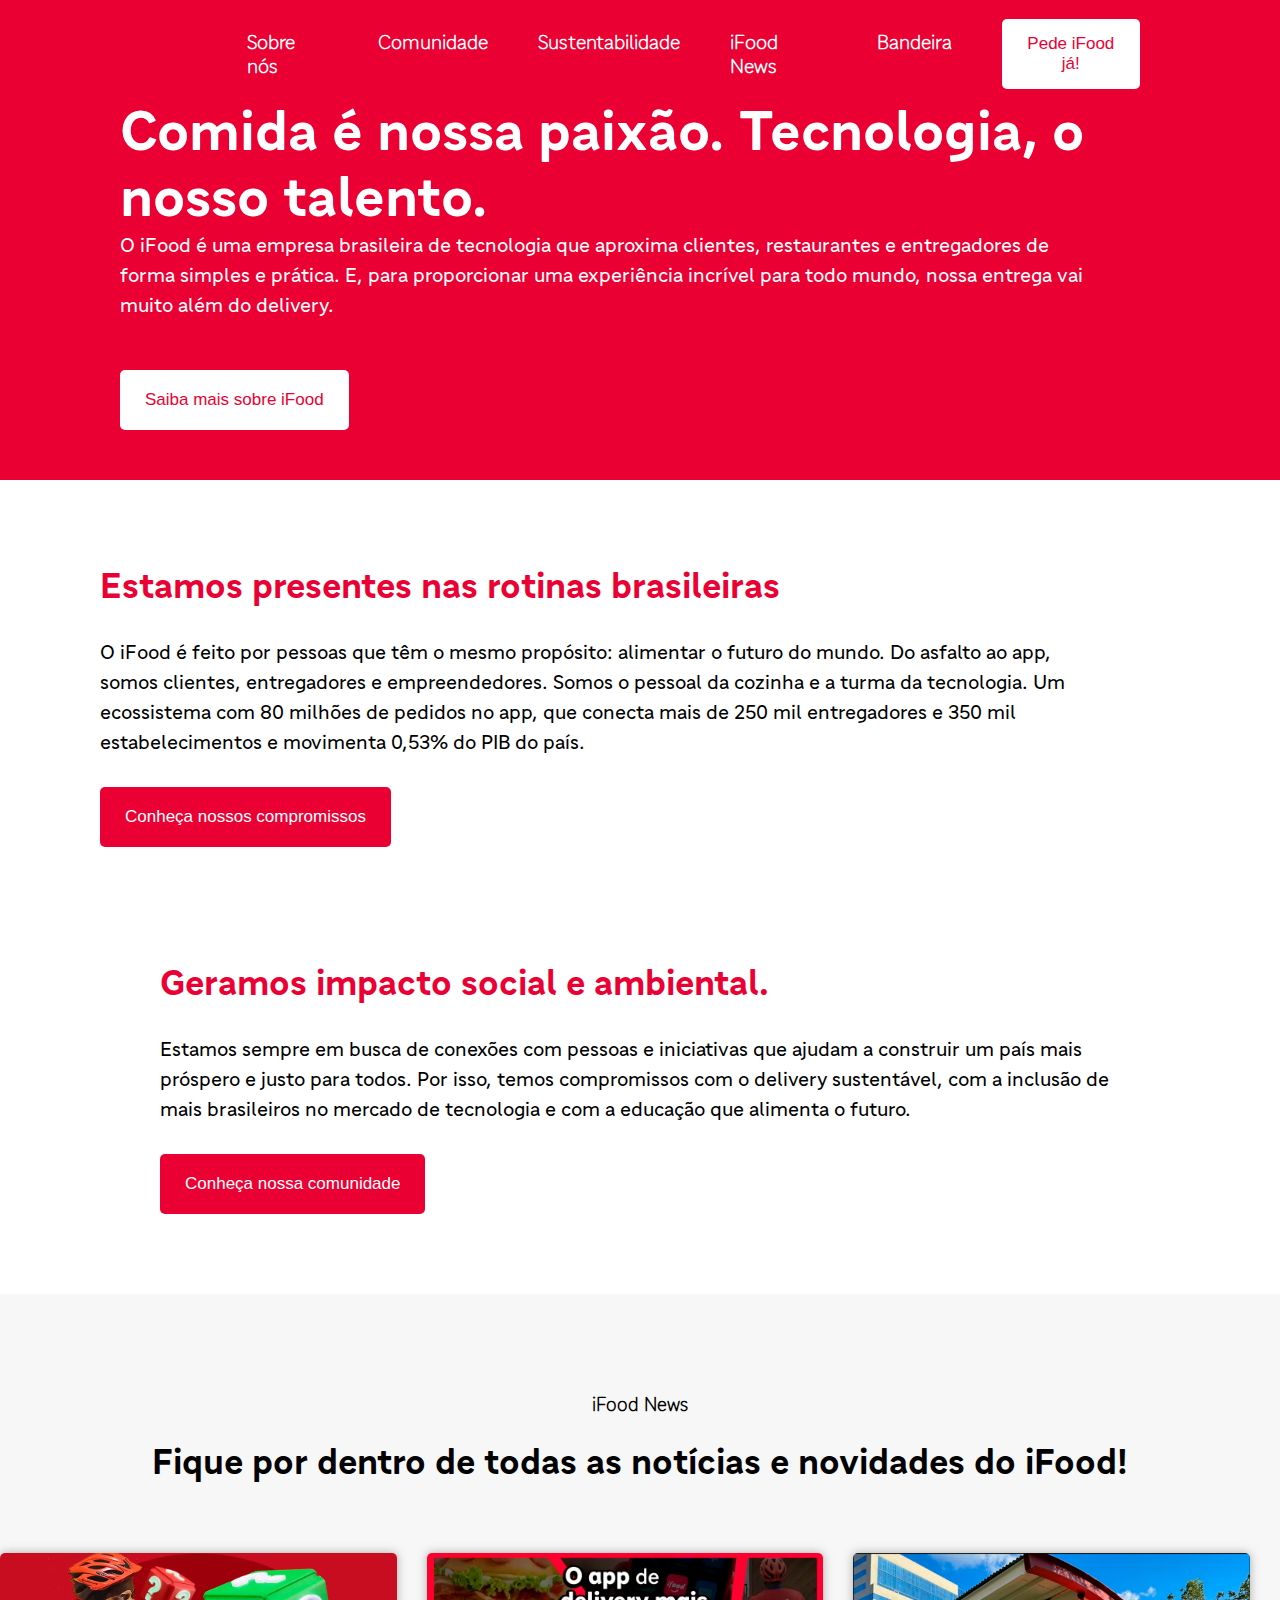
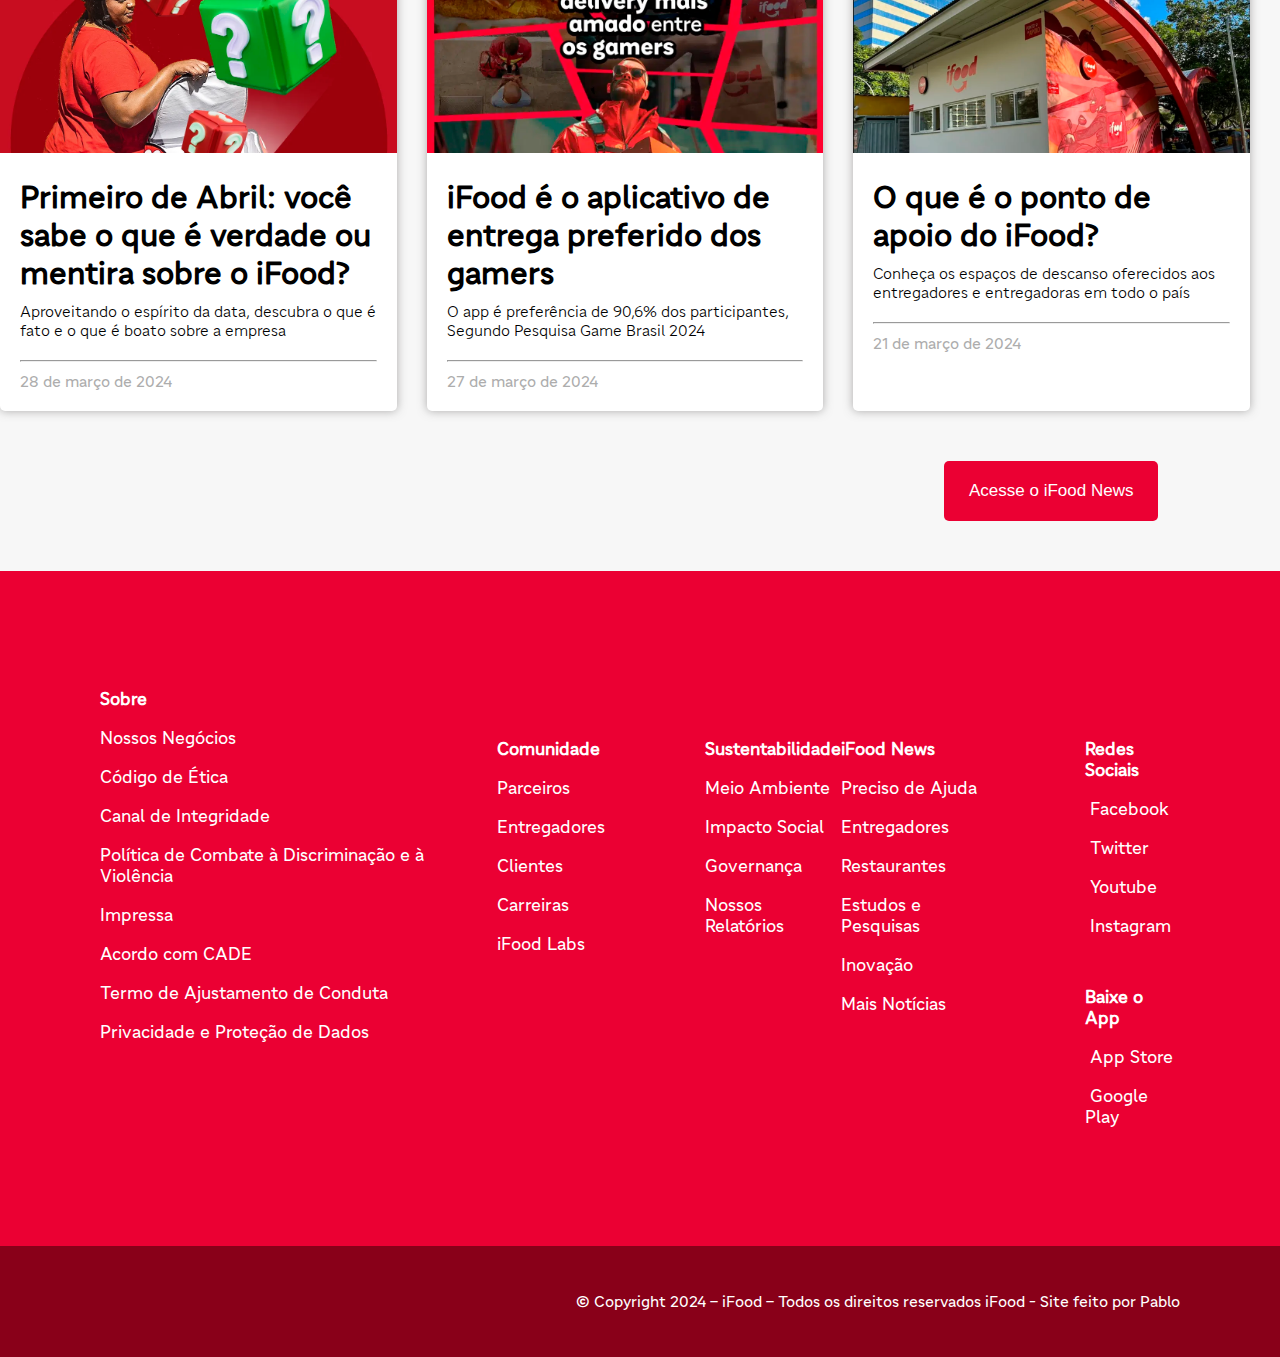
==== institucional/institucional.html @ c29e9381 "mudei a pasta" ====
<!DOCTYPE html>
<html lang="pt-br">

<head>
    <meta charset="UTF-8">
    <meta name="viewport" content="width=device-width, initial-scale=1.0">
    <title>Institucional</title>
    <link rel="stylesheet" href="style_inst.css">

</head>

<body>

    <!--NAVBAR DA PÁGINA-->
    <header>
        <section>
            <nav class="headerNavBar">
                <div class="">
                    <ul class="navbarLista">
                        <li class="itens logo"><img
                                src="https://institucional.ifood.com.br/wp-content/uploads/2023/09/logoifoodbrancoAtivo-1.svg"
                                alt=""></a></li>
                        <li class="itens d-none_celular">Sobre nós</li>
                        <li class="itens d-none_celular">Comunidade</li>
                        <li class="itens d-none_celular">Sustentabilidade</li>
                        <li class="itens d-none_celular">iFood News</li>
                        <li class="itens d-none_celular">Bandeira</li>
                    </ul>
                </div>
                <div class="divBtnIfood">
                    <button class="btnIfood">Pede iFood já!</button>
                </div>
            </nav>
        </section>
    </header>

    <!--CORPO PRINCIPAL DO SITE-->
    <main>

        <section style="background-color: #eb0033;">
            <div class="primeiraDivMain d-none_celular">
                <div class="divTitulosMain">
                    <div>
                        <h1 class="TituloMain" style="margin: 0;">Comida é nossa paixão. Tecnologia, o nosso
                            talento.</h1>
                    </div>
                    <div style="margin-bottom: 50px;">
                        <p class="descricaoPrimeiroTitulo" style="margin: 0;">O iFood é uma empresa brasileira de
                            tecnologia que aproxima clientes, restaurantes e
                            entregadores de forma simples e prática. E, para proporcionar uma experiência incrível
                            para
                            todo mundo, nossa entrega vai muito além do delivery.</p>
                    </div>
                    <div style="margin-bottom: 50px;">
                        <button class="btnSaibaMais">Saiba mais sobre iFood</button>
                    </div>
                </div>
                <div>
                    <img src="https://institucional.ifood.com.br/wp-content/uploads/2023/10/hero_home2.webp" alt="">
                </div>
            </div>

            <!--abaixo exibe só para celular-->
            <div class="block-cel d-none-desktop">
                <div class="primeiraDivMain">
                    <div>
                        <img class="img-cel"" src="
                            https://institucional.ifood.com.br/wp-content/uploads/2023/10/hero_home2.webp" alt="">
                    </div>
                    <div class="divTitulosMain">
                        <div>
                            <h1 class="TituloMain" style="margin: 0; margin-bottom: 50px;">Comida é nossa paixão.
                                Tecnologia, o nosso
                                talento.</h1>
                        </div>
                        <div>
                            <div cl style="margin-bottom: 50px;">
                                <p class="descricaoPrimeiroTitulo" style="margin: 0;">O iFood é uma empresa
                                    brasileira de
                                    tecnologia que aproxima clientes, restaurantes e
                                    entregadores de forma simples e prática. E, para proporcionar uma experiência
                                    incrível
                                    para
                                    todo mundo, nossa entrega vai muito além do delivery.</p>
                            </div>
                            <div style="margin-bottom: 50px;">
                                <button class="btnSaibaMais">Saiba mais sobre iFood</button>
                            </div>
                        </div>
                    </div>
                </div>
            </div>
            <!--acima exibe só para celular-->
        </section>

        <section>
            <div class="d-none_celular">
                <div class="segundaDivMain">
                    <div class="divSegundoTitulosMain">
                        <div>
                            <h1 class="segundoTituloMain" style="margin: 0;">Estamos presentes nas rotinas
                                brasileiras
                            </h1>
                        </div>
                        <div style="margin-bottom: 30px;  margin-top: 30px;">
                            <p class="descricaoSegundoTitulo" style="margin: 0;">O iFood é feito por pessoas que têm
                                o
                                mesmo
                                propósito: alimentar o futuro do mundo. Do asfalto ao app, somos clientes,
                                entregadores
                                e
                                empreendedores. Somos o pessoal da cozinha e a turma da tecnologia. Um ecossistema
                                com
                                80
                                milhões de pedidos no app, que conecta mais de 250 mil entregadores e 350 mil
                                estabelecimentos e movimenta 0,53% do PIB do país.</p>
                        </div>
                        <div style="margin-bottom: 30px;">
                            <button class="btncomunidade">Conheça nossos compromissos</button>
                        </div>
                    </div>
                    <div>
                        <img class="imgSection"
                            src="https://institucional.ifood.com.br/wp-content/uploads/2023/10/ao_redordamesa2.webp"
                            alt="">
                    </div>
                </div>
            </div>

            <!--Abaixo será mostrado no celular-->
            <div class="segundaDivMain d-none-desktop">
                <div class="divSegundoTitulosMain">
                    <div style="margin: 0;">
                        <img class="imgSection"
                            src="https://institucional.ifood.com.br/wp-content/uploads/2023/10/ao_redordamesa2.webp"
                            alt="">
                    </div>
                    <div>
                        <h1 class="segundoTituloMain" style="margin: 0;">Estamos presentes nas rotinas brasileiras
                        </h1>
                    </div>
                    <div style="margin-bottom: 30px;  margin-top: 30px;">
                        <p class="descricaoSegundoTitulo" style="margin: 0;">O iFood é feito por pessoas que têm o
                            mesmo
                            propósito: alimentar o futuro do mundo. Do asfalto ao app, somos clientes, entregadores
                            e
                            empreendedores. Somos o pessoal da cozinha e a turma da tecnologia. Um ecossistema com
                            80
                            milhões de pedidos no app, que conecta mais de 250 mil entregadores e 350 mil
                            estabelecimentos e movimenta 0,53% do PIB do país.</p>
                    </div>
                    <div>
                        <button class="btncomunidade">Conheça nossos compromissos</button>
                    </div>
                </div>
            </div>

            <!--acima será mostrado no celular-->
        </section>

        <section>
            <div class="segundaDivMain">
                <div>
                    <img class="imgSection"
                        src="https://institucional.ifood.com.br/wp-content/uploads/2023/10/deliverysustentavel2.webp"
                        alt="">
                </div>
                <div class="divTerceiroTitulosMain">
                    <div>
                        <h1 class="segundoTituloMain" style="margin: 0;">Geramos impacto social
                            e ambiental.</h1>
                    </div>
                    <div style="margin-bottom: 30px;  margin-top: 30px;">
                        <p class="descricaoSegundoTitulo" style="margin: 0;">Estamos sempre em busca de conexões com
                            pessoas e iniciativas que ajudam a construir um país mais próspero e justo para todos.
                            Por
                            isso, temos compromissos com o delivery sustentável, com a inclusão de mais brasileiros
                            no
                            mercado de tecnologia e com a educação que alimenta o futuro.</p>
                    </div>
                    <div style="margin-bottom: 30px;">
                        <button class="btncomunidade">Conheça nossa comunidade</button>
                    </div>
                </div>
            </div>
        </section>

        <section>
            <div class="quartaDivMain">
                <h3 class="ifoodNews" style="margin: 0;">iFood News</h3>
                <div style="margin-top: 25px;">
                    <h1 class="quartoTituloMain">Fique por dentro de todas as notícias e novidades do iFood!</h1>
                </div>
                <div class="cards">
                    <div class="card1">
                        <div>
                            <div class="imgCard1">

                            </div>
                            <div class="descricaoCard">
                                <h1 class="tituloCard">Primeiro de Abril: você sabe o que é verdade ou mentira sobre
                                    o
                                    iFood?</h1>
                                <p class="descricao">Aproveitando o espírito da data, descubra o que é fato e o que
                                    é
                                    boato sobre a empresa</p>
                                <hr>
                                <p class="data">28 de março de 2024</p>
                            </div>
                        </div>
                    </div>
                    <div class="card2">
                        <div>
                            <div class="imgCard2">

                            </div>
                            <div class="descricaoCard">
                                <h1 class="tituloCard">iFood é o aplicativo de entrega preferido dos gamers</h1>
                                <p class="descricao">O app é preferência de 90,6% dos participantes, Segundo
                                    Pesquisa
                                    Game Brasil 2024</p>
                                <hr>
                                <p class="data">27 de março de 2024</p>
                            </div>
                        </div>
                    </div>
                    <div class="card3">
                        <div class="coluna">
                            <div class="imgCard3">

                            </div>
                            <div class="descricaoCard">
                                <h1 class="tituloCard">O que é o ponto de apoio do iFood?</h1>
                                <p class="descricao">Conheça os espaços de descanso oferecidos aos entregadores e
                                    entregadoras em todo o país</p>
                                <hr>
                                <p class="data">21 de março de 2024</p>
                            </div>
                        </div>
                    </div>
                </div>
                <div class="divBtnCard">
                    <button class="btncomunidade">Acesse o iFood News</button>
                </div>
            </div>
        </section>
    </main>

    <footer>
        <section>
            <div class="divFooter">
                <div class="sobre">
                    <p class="p-footer" style="font-weight: bold;">Sobre</p>
                    <p class="p-footer">Nossos Negócios</p>
                    <p class="p-footer">Código de Ética</p>
                    <p class="p-footer">Canal de Integridade</p>
                    <p class="p-footer">Política de Combate à Discriminação e à Violência</p>
                    <p class="p-footer">Impressa</p>
                    <p class="p-footer">Acordo com CADE</p>
                    <p class="p-footer">Termo de Ajustamento de Conduta</p>
                    <p class="p-footer">Privacidade e Proteção de Dados</p>
                </div>
                <div class="comunidade" style="margin-top: 50px;">
                    <div style="margin-right: 100px">
                        <p class="p-footer" style="font-weight: bold;">Comunidade</p>
                        <p class="p-footer">Parceiros</p>
                        <p class="p-footer">Entregadores</p>
                        <p class="p-footer">Clientes</p>
                        <p class="p-footer">Carreiras</p>
                        <p class="p-footer">iFood Labs</p>
                    </div>

                    <div>
                        <p class="p-footer" style="font-weight: bold;">Sustentabilidade</p>
                        <p class="p-footer">Meio Ambiente</p>
                        <p class="p-footer">Impacto Social</p>
                        <p class="p-footer">Governança</p>
                        <p class="p-footer">Nossos Relatórios</p>
                    </div>
                </div>
                <div class="ajuda" style="margin-top: 50px;">
                    <div style="margin-right: 100px">
                        <p class="p-footer" style="font-weight: bold;">iFood News</p>
                        <p class="p-footer">Preciso de Ajuda</p>
                        <p class="p-footer">Entregadores</p>
                        <p class="p-footer">Restaurantes</p>
                        <p class="p-footer">Estudos e Pesquisas</p>
                        <p class="p-footer">Inovação</p>
                        <p class="p-footer">Mais Notícias</p>
                    </div>

                    <div>
                        <p class="p-footer" style="font-weight: bold;">Redes Sociais</p>
                        <p class="p-footer"><i style="margin-right: 5%;" class="bi bi-facebook"></i>Facebook</p>
                        <p class="p-footer"><i style="margin-right: 5%;" class="bi bi-twitter"></i>Twitter</p>
                        <p class="p-footer"><i style="margin-right: 5%;" class="bi bi-youtube"></i>Youtube</p>
                        <p class="p-footer"><i style="margin-right: 5%;" class="bi bi-instagram"></i>Instagram</p>
                        <p class="p-footer" style="font-weight: bold; margin-top: 50px;">Baixe o App</p>
                        <p class="p-footer"><i style="margin-right: 5%;" class="bi bi-apple"></i>App Store</p>
                        <p class="p-footer"><i style="margin-right: 5%;" class="bi bi-google-play"></i>Google Play</p>
                    </div>
                </div>
            </div>
        </section>

        <section>
            <div class="copy">
                <img class="logo" src="https://institucional.ifood.com.br/wp-content/uploads/2023/09/logoifoodbrancoAtivo-1.svg" alt="">
                <p>© Copyright 2024 – iFood – Todos os direitos reservados iFood - Site feito por Pablo</p>
            </div>
        </section>
    </footer>

</body>

</html>
---- institucional/style_inst.css ----
body{
    margin: 0;
    box-sizing: border-box;
}
    
.navbarLista{
    display: flex;
    margin-left: 80px;
    margin-top: 3%;
    font-family: 'fonteThin';
    font-weight: bold;
}

.headerNavBar{
    background-color: #eb0033;
    padding: 0px 10px 0px 0px;
}

nav{
    display: flex;
    justify-content: space-between;
    color: white;
    font-size: 20px;
}

li{
    list-style: none;
}

.itens{
    margin-right: 50px;
}

.logo{
    width: 80px;
}

.divBtnIfood{
    margin-top: 1.5%;
    margin-right: 130px;
}

.btnIfood{
    padding: 15px 15px 15px 15px;
    color: #eb0033;
    background-color: white;
    font-size: 17px;
    border: none;
    border-radius: 5px;
    transition: 0.5s;
}

.btnIfood:hover{
    background-color: #f78da7;
    cursor: pointer;
}

.primeiraDivMain{
    margin-left: 120px;
    margin-right: 120px;
    display: flex;
}

.divTitulosMain{
    display: flex;
    flex-direction: column;
    padding: 0px 60px 0px 0px;
    color: white;
    justify-content: space-around;
}

.TituloMain{
    font-size: 55px;
    font-family: 'fontExtraBold';
}

.descricaoPrimeiroTitulo{
    font-size: 20px;
    font-family: 'fontRegular';
    line-height: 30px;
}

.btnSaibaMais{
    padding: 20px 25px 20px 25px;
    color: #eb0033;
    background-color: white;
    font-size: 17px;
    border: none;
    border-radius: 5px;
    transition: 0.5s;
}

.btnSaibaMais:hover{
    background-color: #f78da7;
    cursor: pointer;
}

.segundaDivMain{
    display: flex;
    margin: 85px 120px 50px 100px;
}

.divSegundoTitulosMain{
    display: flex;
    flex-direction: column;
    padding: 0px 60px 0px 0px;
    color: black;
    justify-content: space-around;
}

.segundoTituloMain{
    color: #eb0033;
    font-size: 35px;
    font-family: 'fontExtraBold';
}

.descricaoSegundoTitulo{
    font-size: 20px;
    font-family: 'fontRegular';
    line-height: 30px;
}

.btncomunidade{
    padding: 20px 25px 20px 25px;
    color: white;
    background-color: #eb0033;
    font-size: 17px;
    border: none;
    border-radius: 5px;
    transition: 0.5s;
}

.btncomunidade:hover{
    background-color: #f55b82;
    cursor: pointer;
}

.imgSection{
    border-radius: 15px;
}

.divTerceiroTitulosMain{
    display: flex;
    flex-direction: column;
    padding: 0px 20px 0px 60px;
    color: black;
    justify-content: space-around;
}

.quartaDivMain{
    background-color: #f7f7f7;
    padding: 100px 0px 50px 0px;
}

.ifoodNews{
    margin: 0;
    text-align: center;
    font-family: 'fonteThin';
}

.quartoTituloMain{
    font-size: 35px;
    font-family: 'fontExtraBold';
    text-align: center;
    margin: 0;
}

.cards{
    display: flex;
    justify-content: center;
}

.card1, .card2, .card3{
    width: 400px;
    margin-top: 70px;
    margin-right: 30px;
    border-radius: 5px;
    padding: 0px;
    background-color: white;
    box-shadow: 0 0 10px rgba(95, 94, 94, 0.5);
}

.imgCard1{
    padding: 100px 0px 100px 0px;
    background-image: url("ifood-mentiraxverdade.webp");
    background-size: 100%;
    background-repeat: no-repeat;
    border-radius: 5px 5px 0px 0px;
    border: none;
}
.imgCard2{
    padding: 100px 0px 100px 0px;
    background-image: url("gamers_ifood_portal-1024x576.webp");
    background-size: 100%;
    background-repeat: no-repeat;
    border-radius: 5px 5px 0px 0px;
    border: none;
}
.imgCard3{
    padding: 100px 0px 100px 0px;
    background-image: url("card1.png");
    background-size: 100%;
    background-repeat: no-repeat;
    border-radius: 5px 5px 0px 0px;
    border: none;
}

.descricaoCard{
    padding: 20px;
}

.tituloCard{
    font-family: 'fontRegular';
    margin: 5px 0px 10px 0px;
}

.descricao{
    font-family: 'fontLight';
    margin: 0px 0px 20px 0px;
}

.divData{
    margin-top: 50px;
}

.data{
    color: #adadad;
    font-family: 'fontRegular';
    margin: 10px 0 0 0;
}

.divBtnCard{
    display: flex;
    justify-content: end;
    margin: 50px 9.5% 0 0;
}

.d-none-desktop{
    display: none;
}

.divFooter{
    display: flex;
    background-color: #eb0033;
    color: white;
    font-family: 'fontRegular';
    padding: 100px;
    justify-content: space-between;
    font-size: 18px;
}

.ajuda, .comunidade{
    display: flex;
}

.sobre{
    padding-right: 30px;
}

.copy{
    background-color: #890019;
    padding: 30px 100px 30px 100px;
    display: flex;
    color: white;
    font-family: 'fontRegular';
}

.copy>p{
    margin-left: auto;
}

@media screen and (max-width: 991px){

    body{
        box-sizing: border-box;
    }

    .d-none_celular{
        display: none;
    }

    .block-cel{
        display: block;
    }

    .navbarLista{
        margin: 0;
    }

    .primeiraDivMain{
        flex-direction: column;
        padding: 0;
        margin: 0 5% 0 5%;
    }

    .segundaDivMain{
        margin: 50px 0 0 0;
        padding: 20px;
        text-align: center;
    }

    .TituloMain{
        font-size: 35px;
        margin-bottom: 20px !important;
    }

    .divTitulosMain{
        padding: 0;
    }

    .segundoTituloMain{
        margin-top: 50px !important;
    }

    .divSegundoTitulosMain, .divTerceiroTitulosMain{
        padding: 0;
    }

    .quartaDivMain{
        padding: 40px;
    }

    .cards{
        align-items: center;
        flex-direction: column;
        margin: 0;
    }

    .card1, .card2, .card3{
        margin: 20px;
    }

    .divBtnCard{
        flex-direction: column;
        align-items: center;
        margin: 30px 0 10px 0;
    }

    .headerNavBar, main{
        width: 100%;
    }

    .headerNavBar{
        padding: 10px 0px 0 0;
        display: flex;
        justify-content: space-between;
    }

    .divBtnIfood{
        margin: 0 5%;
    }

    .segundaDivMain{
        display: flex;
        justify-content: center;
        flex-direction: column;
    }

    .logo{
        margin-top: 10%;
    }

    .img-cel, .imgSection{
        width: 100%;
    }

    .divTitulosMain{
        flex-direction: column;
        text-align: center;
    }

    .sobre, .ajuda, .comunidade{
        line-height: 30px;
    }

    .divFooter{
        flex-direction: column;
        padding: 20px;
    }

    .p-footer{
        margin: 5px;
    }

    .copy{
        display: flex;
        justify-content: center;
        align-items: center;
        text-align: center;
        flex-direction: column;
    }
}

@font-face {
    font-family: 'fonteThin';
    src: url('../fonts/iFoodRCTextos-Thin.ttf') format('woff2');
}

@font-face {
    font-family: 'fontExtraBold';
    src: url('../fonts/iFoodRCTextos-Bold.ttf') format('woff2');
}

@font-face {
    font-family: 'fontRegular';
    src: url('../fonts/iFoodRCTextos-Regular.ttf') format('woff2');
}

@font-face {
    font-family: 'fontLight';
    src: url('../fonts/iFoodRCTextos-Light.ttf') format('woff2');
}
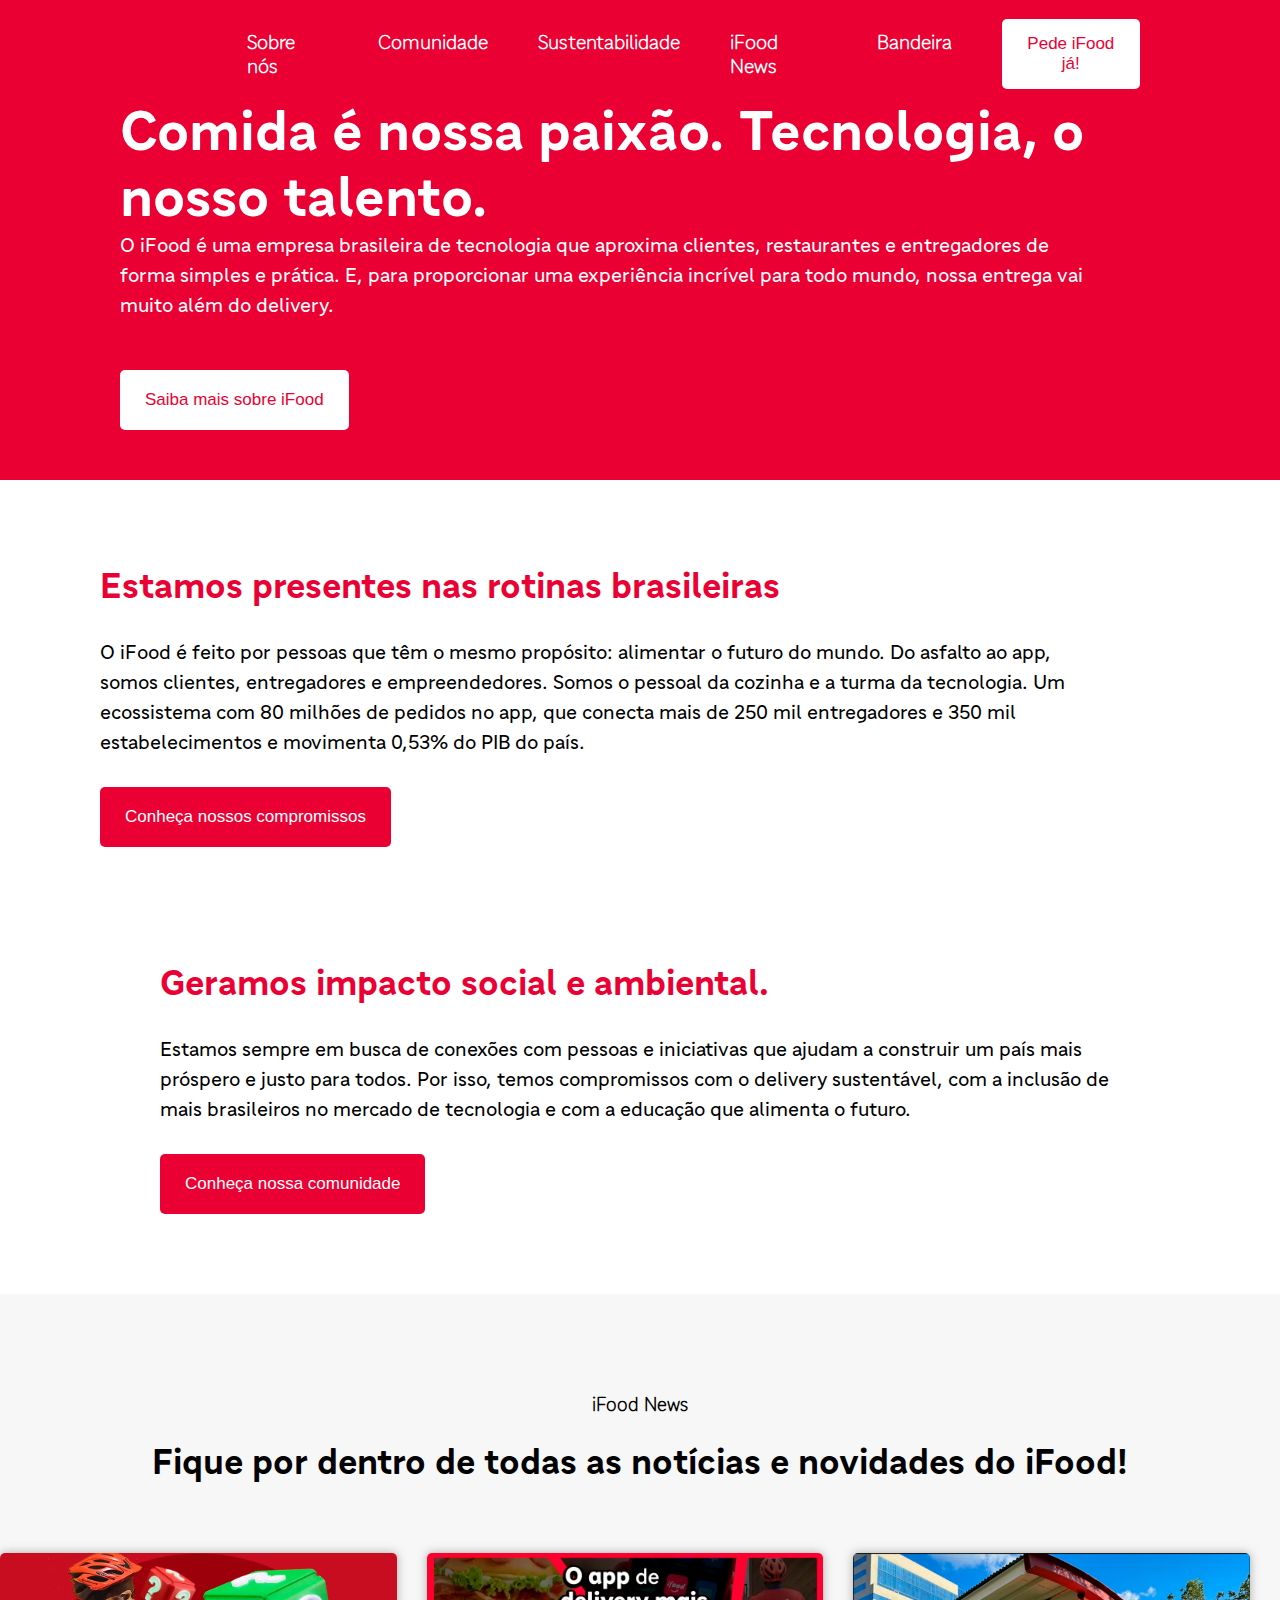
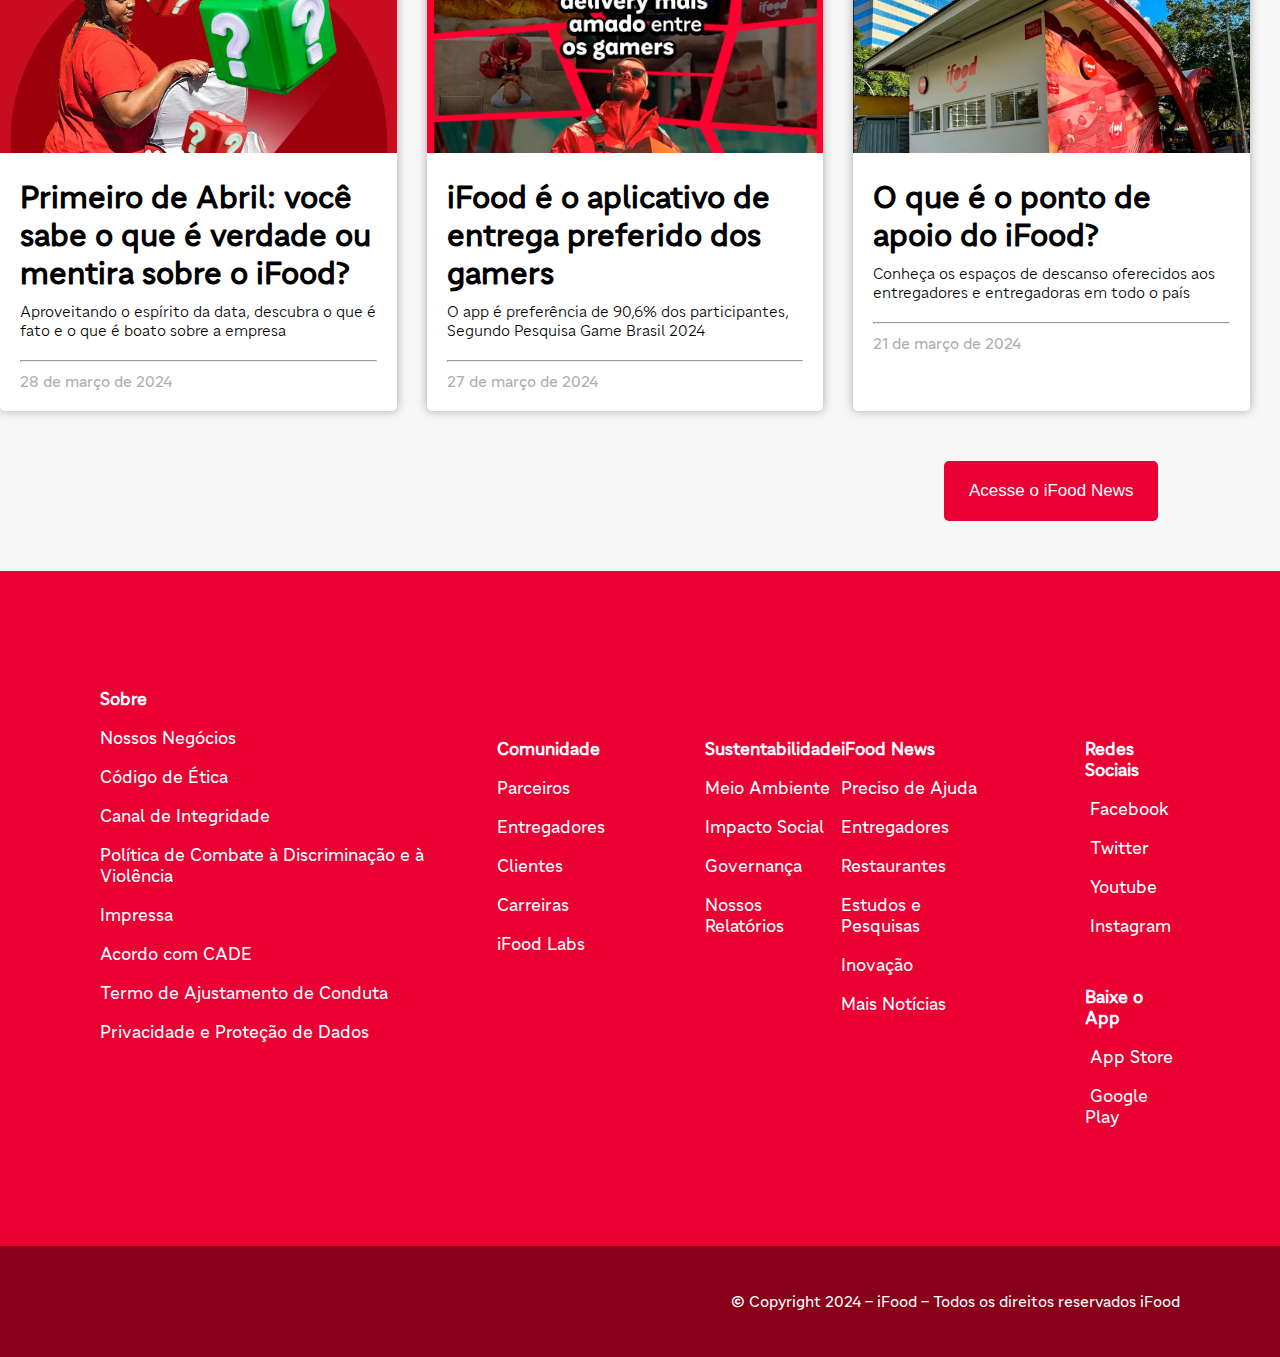
==== commit 0ab06c17: "teste" ====
--- a/institucional/institucional.html
+++ b/institucional/institucional.html
@@ -306,7 +306,7 @@
         <section>
             <div class="copy">
                 <img class="logo" src="https://institucional.ifood.com.br/wp-content/uploads/2023/09/logoifoodbrancoAtivo-1.svg" alt="">
-                <p>© Copyright 2024 – iFood – Todos os direitos reservados iFood - Site feito por Pablo</p>
+                <p>© Copyright 2024 – iFood – Todos os direitos reservados iFood</p>
             </div>
         </section>
     </footer>
